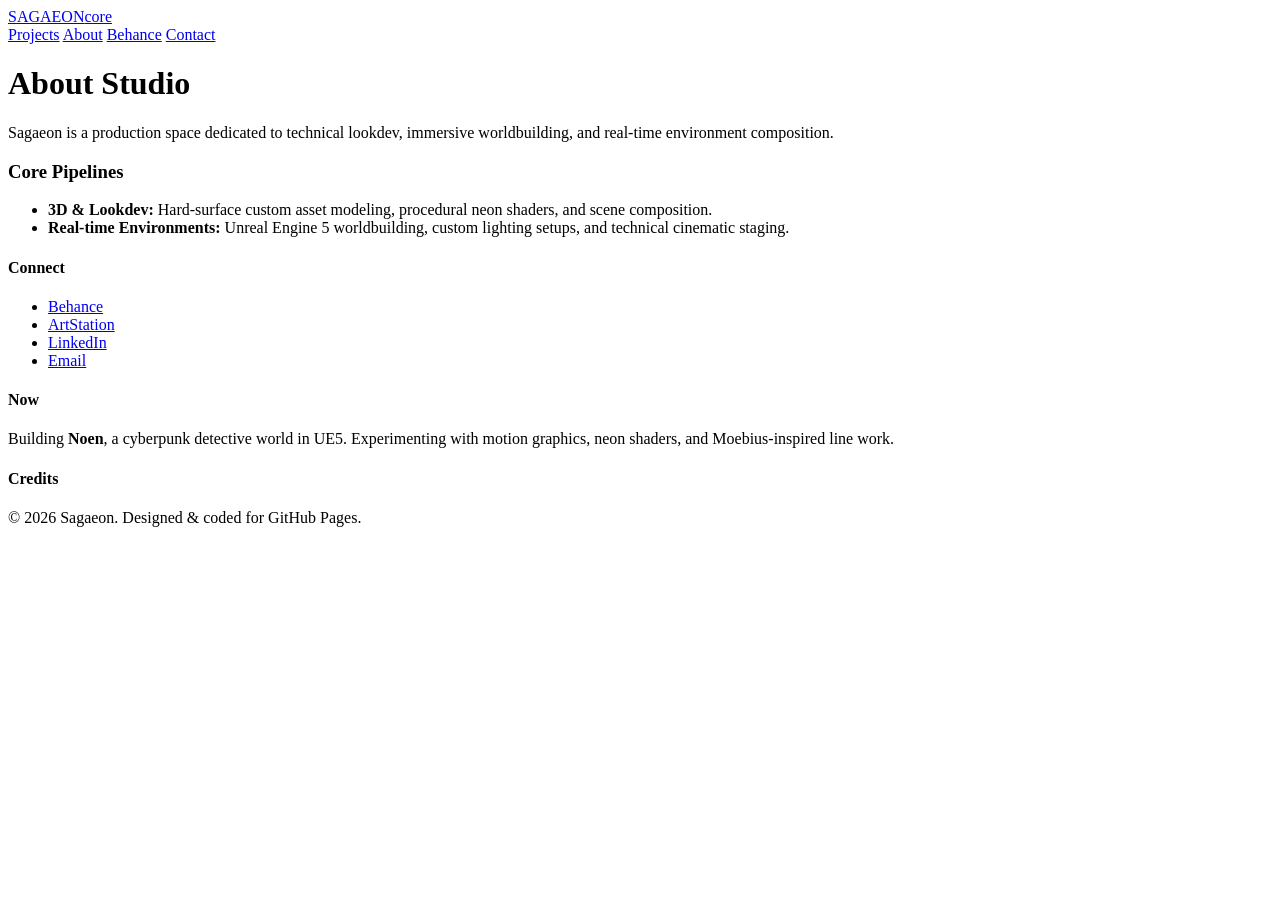
==== public/about/index.html @ ce380712 "pushing core portfolio skeleton" ====
<!doctype html>
<html lang="en">
<head><script src="/livereload.js?mindelay=10&amp;v=2&amp;port=1313&amp;path=livereload" data-no-instant defer></script>
  <meta charset="utf-8">
  <meta name="viewport" content="width=device-width, initial-scale=1">
  <title>About Studio — SAGAEON</title>
  <link rel="preconnect" href="https://fonts.googleapis.com">
  <link rel="preconnect" href="https://fonts.gstatic.com" crossorigin>
  <link href="https://fonts.googleapis.com/css2?family=Audiowide&family=Inter:wght@300;400;600;800&display=swap" rel="stylesheet">
  <link rel="stylesheet" href="/assets/css/style.css">
  <script defer src="/assets/js/main.js"></script>
</head>
<body>
  <div class="scanlines"></div>
  
  <header class="site-header">
    <div class="container nav-wrap">
      <a class="brand" href="https://sagaeon.studio"><span class="brand-glow">SAGAEON</span><span class="brand-sub">core</span></a>
      <nav>
        <a class="nav-link" href="/projects/" data-glitch="Projects">Projects</a>
        <a class="nav-link" href="/about/" data-glitch="About">About</a>
        <a class="nav-link" href="https://www.behance.net/meipb" target="_blank" rel="noopener" data-glitch="Behance">Behance</a>
        <a class="nav-link" href="mailto:hello@sagaeon.com" data-glitch="Contact">Contact</a>
      </nav>
    </div>
  </header>

  <main class="container">
    
  <h1 class="page-title">About Studio</h1>
  <div class="page-body">
    <p>Sagaeon is a production space dedicated to technical lookdev, immersive worldbuilding, and real-time environment composition.</p>
<h3 id="core-pipelines">Core Pipelines</h3>
<ul>
<li><strong>3D &amp; Lookdev:</strong> Hard-surface custom asset modeling, procedural neon shaders, and scene composition.</li>
<li><strong>Real-time Environments:</strong> Unreal Engine 5 worldbuilding, custom lighting setups, and technical cinematic staging.</li>
</ul>

  </div>

  </main>

  <footer class="site-footer">
    <div class="container footer-grid">
      <div>
        <h4>Connect</h4>
        <ul class="link-list">
          <li><a href="https://www.behance.net/meipb" target="_blank" rel="noopener">Behance</a></li>
          <li><a href="https://www.artstation.com/" target="_blank" rel="noopener">ArtStation</a></li>
          <li><a href="https://www.linkedin.com/" target="_blank" rel="noopener">LinkedIn</a></li>
          <li><a href="mailto:hello@sagaeon.com">Email</a></li>
        </ul>
      </div>
      <div>
        <h4>Now</h4>
        <p>Building <strong>Noen</strong>, a cyberpunk detective world in UE5. Experimenting with motion graphics, neon shaders, and Moebius-inspired line work.</p>
      </div>
      <div>
        <h4>Credits</h4>
        <p>© 2026 Sagaeon. Designed & coded for GitHub Pages.</p>
      </div>
    </div>
  </footer>
</body>
</html>
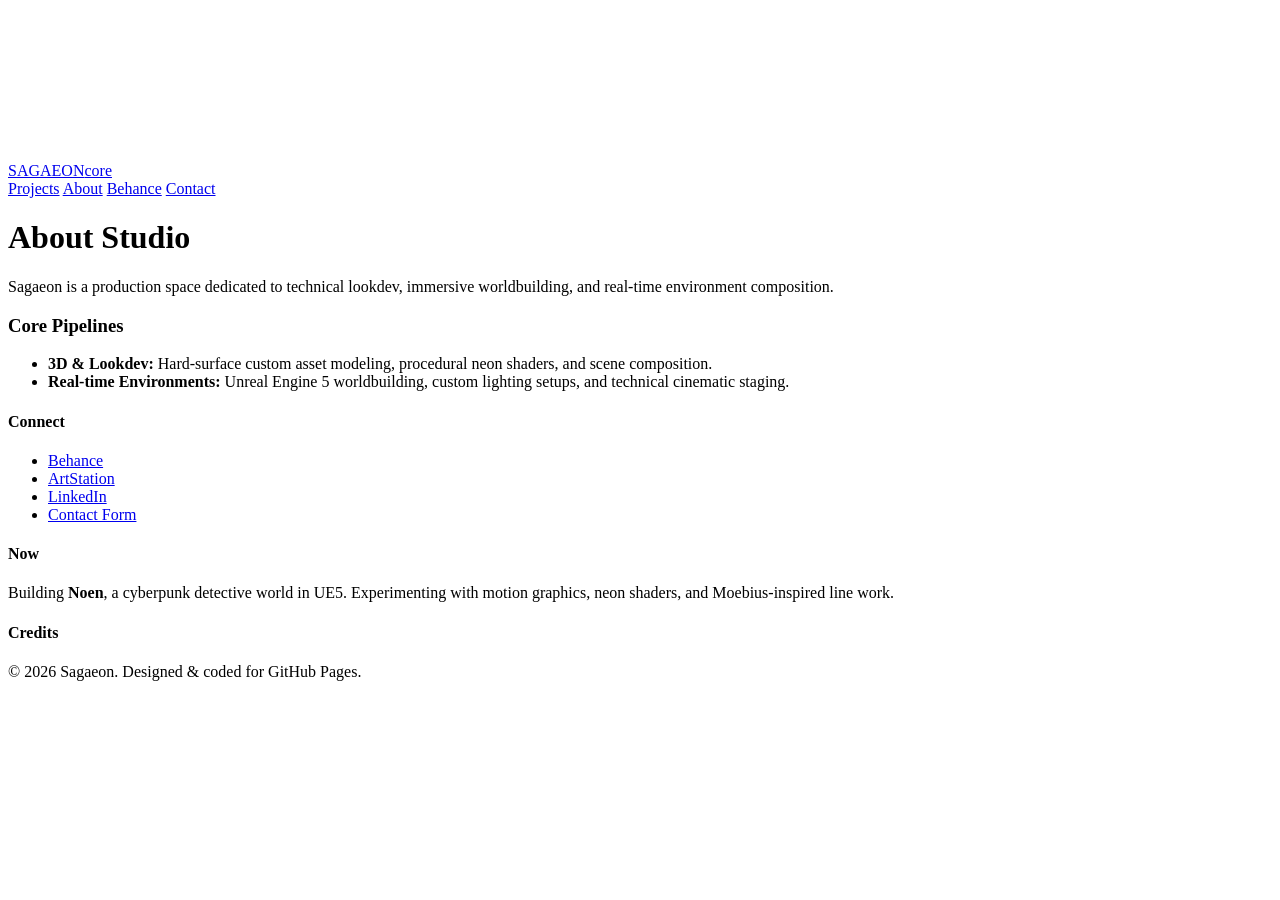
==== commit 0b112775: "feat: add 3D and design portfolio sections for internship application" ====
--- a/public/about/index.html
+++ b/public/about/index.html
@@ -1,26 +1,26 @@
 <!doctype html>
 <html lang="en">
-<head><script src="/livereload.js?mindelay=10&amp;v=2&amp;port=1313&amp;path=livereload" data-no-instant defer></script>
+<head>
   <meta charset="utf-8">
   <meta name="viewport" content="width=device-width, initial-scale=1">
   <title>About Studio — SAGAEON</title>
   <link rel="preconnect" href="https://fonts.googleapis.com">
   <link rel="preconnect" href="https://fonts.gstatic.com" crossorigin>
-  <link href="https://fonts.googleapis.com/css2?family=Audiowide&family=Inter:wght@300;400;600;800&display=swap" rel="stylesheet">
   <link rel="stylesheet" href="/assets/css/style.css">
-  <script defer src="/assets/js/main.js"></script>
+  <script defer src="/js/main.js"></script>
 </head>
 <body>
-  <div class="scanlines"></div>
   
+  <canvas id="matrix-rain"></canvas>
+
   <header class="site-header">
     <div class="container nav-wrap">
-      <a class="brand" href="https://sagaeon.studio"><span class="brand-glow">SAGAEON</span><span class="brand-sub">core</span></a>
+      <a class="brand" href="https://www.sagaeon.com"><span class="brand-glow">SAGAEON</span><span class="brand-sub">core</span></a>
       <nav>
         <a class="nav-link" href="/projects/" data-glitch="Projects">Projects</a>
         <a class="nav-link" href="/about/" data-glitch="About">About</a>
         <a class="nav-link" href="https://www.behance.net/meipb" target="_blank" rel="noopener" data-glitch="Behance">Behance</a>
-        <a class="nav-link" href="mailto:hello@sagaeon.com" data-glitch="Contact">Contact</a>
+        <a class="nav-link" href="/contact/" data-glitch="Contact">Contact</a>
       </nav>
     </div>
   </header>
@@ -48,7 +48,7 @@
           <li><a href="https://www.behance.net/meipb" target="_blank" rel="noopener">Behance</a></li>
           <li><a href="https://www.artstation.com/" target="_blank" rel="noopener">ArtStation</a></li>
           <li><a href="https://www.linkedin.com/" target="_blank" rel="noopener">LinkedIn</a></li>
-          <li><a href="mailto:hello@sagaeon.com">Email</a></li>
+          <li><a href="/contact/">Contact Form</a></li>
         </ul>
       </div>
       <div>
